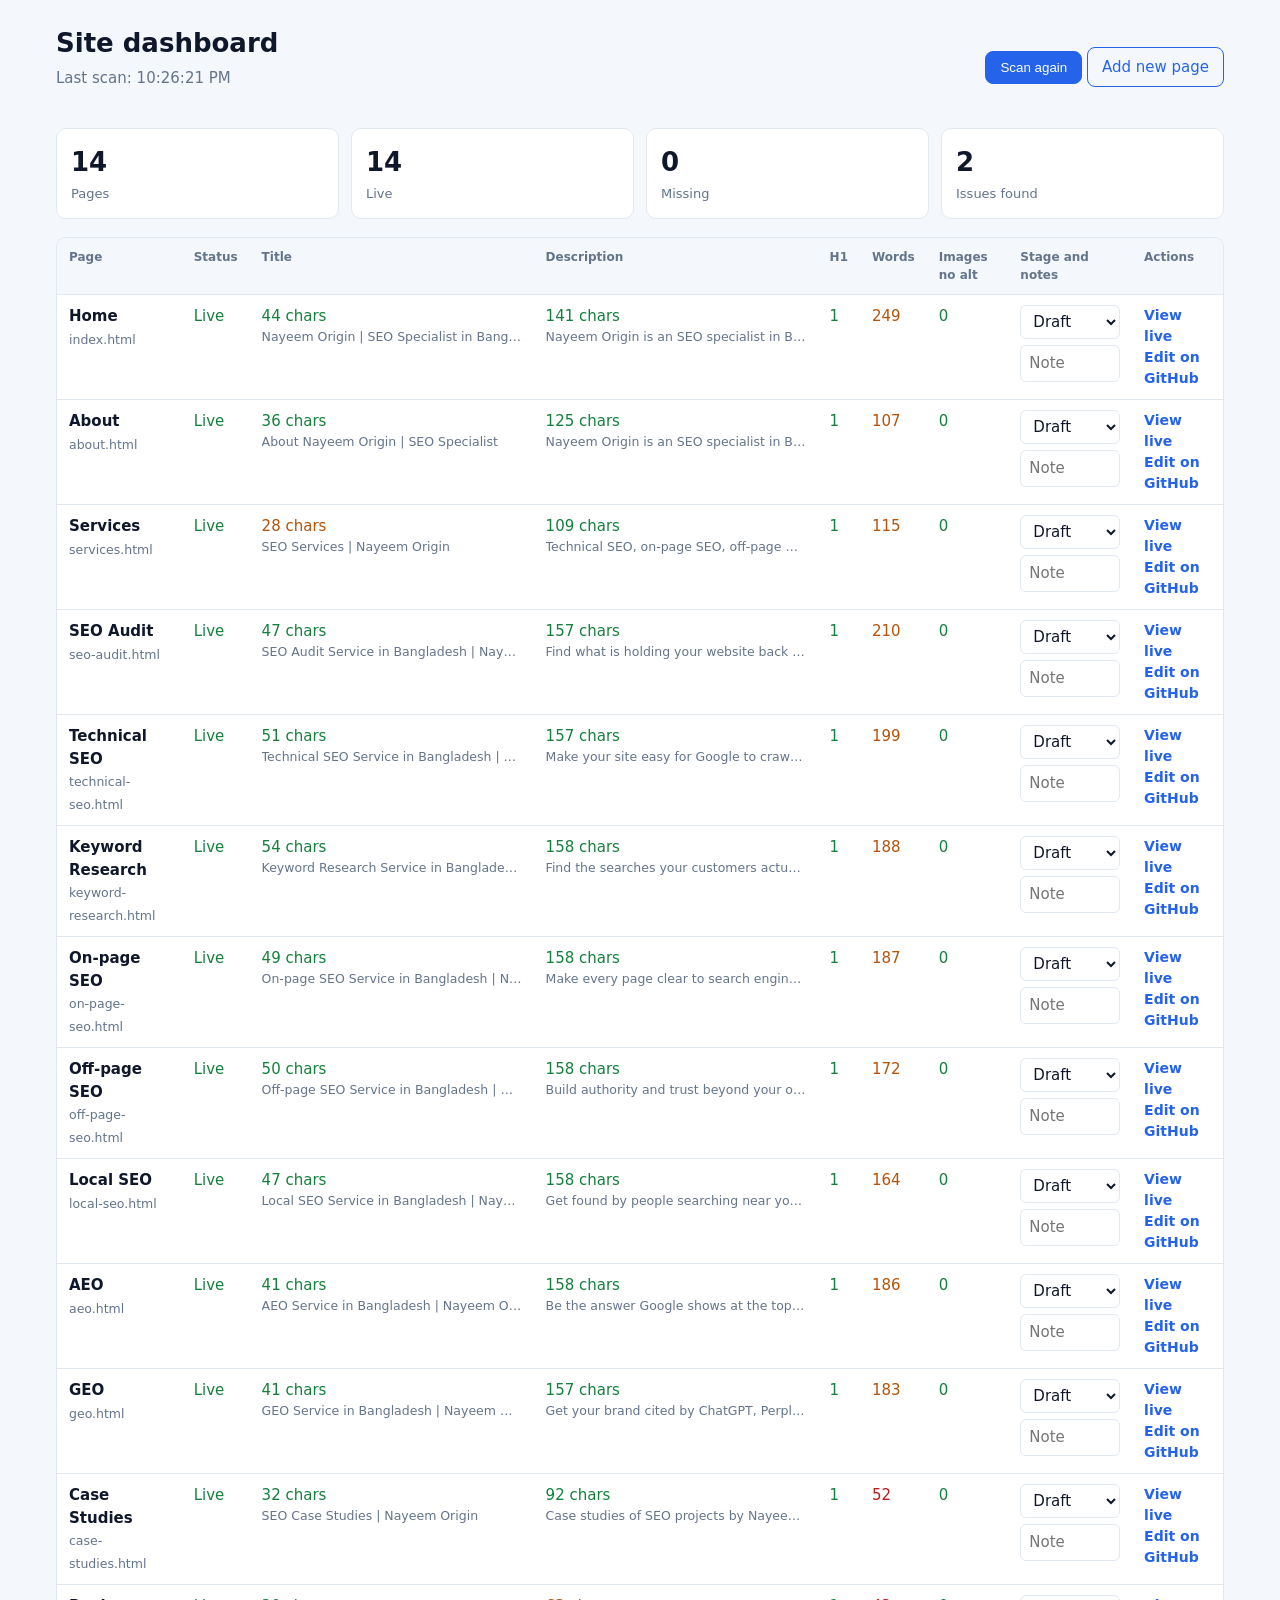
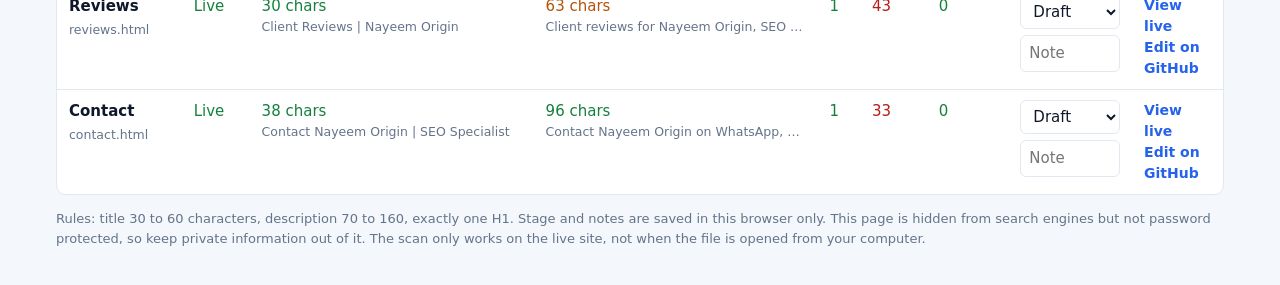
==== dashboard.html @ 7aab8786 "Add files via upload" ====
<!DOCTYPE html>
<html lang="en">
<head>
<meta charset="utf-8">
<meta name="viewport" content="width=device-width, initial-scale=1">
<meta name="robots" content="noindex, nofollow">
<title>Site Dashboard | Nayeem Origin</title>
<style>
:root{--bg:#f4f7fb;--card:#fff;--ink:#0f172a;--mut:#64748b;--line:#e2e8f0;--acc:#2563eb;--ok:#15803d;--warn:#b45309;--bad:#b91c1c}
@media (prefers-color-scheme:dark){:root{--bg:#0b1220;--card:#111a2e;--ink:#e5e7eb;--mut:#94a3b8;--line:#22304a;--acc:#60a5fa;--ok:#4ade80;--warn:#fbbf24;--bad:#f87171}}
*{box-sizing:border-box}
body{margin:0;background:var(--bg);color:var(--ink);font:15px/1.5 system-ui,-apple-system,"Segoe UI",Arial,sans-serif}
.wrap{max-width:1200px;margin:0 auto;padding:24px 16px}
h1{margin:0 0 4px;font-size:26px}
.sub{color:var(--mut);margin:0 0 20px}
.top{display:flex;flex-wrap:wrap;gap:10px;align-items:center;justify-content:space-between;margin-bottom:18px}
.btn{display:inline-block;padding:8px 14px;border-radius:8px;border:1px solid var(--acc);background:var(--acc);color:#fff;font:600 14px inherit;text-decoration:none;cursor:pointer}
.btn.alt{background:transparent;color:var(--acc)}
.sum{display:grid;grid-template-columns:repeat(auto-fit,minmax(150px,1fr));gap:12px;margin-bottom:18px}
.sum div{background:var(--card);border:1px solid var(--line);border-radius:10px;padding:14px}
.sum b{display:block;font-size:26px}
.sum span{color:var(--mut);font-size:13px}
.tw{background:var(--card);border:1px solid var(--line);border-radius:10px;overflow-x:auto}
table{border-collapse:collapse;width:100%;min-width:980px}
th,td{padding:10px 12px;text-align:left;border-bottom:1px solid var(--line);vertical-align:top}
th{font-size:12px;color:var(--mut);font-weight:600;background:var(--bg)}
tr:last-child td{border-bottom:0}
.pn b{display:block}.pn small{color:var(--mut)}
.ok{color:var(--ok)}.warn{color:var(--warn)}.bad{color:var(--bad)}
.cell small{display:block;color:var(--mut);max-width:260px;overflow:hidden;text-overflow:ellipsis;white-space:nowrap}
select,input[type=text]{width:100%;padding:6px 8px;border:1px solid var(--line);border-radius:6px;background:var(--card);color:var(--ink);font:inherit}
.acts a{display:block;color:var(--acc);text-decoration:none;font-weight:600;font-size:14px}
.acts a:hover{text-decoration:underline}
.note{color:var(--mut);font-size:13px;margin-top:14px}
</style>
</head>
<body>
<div class="wrap">
<div class="top">
<div><h1>Site dashboard</h1><p class="sub" id="sub">Scanning pages...</p></div>
<div><button class="btn" id="scan" type="button">Scan again</button> <a class="btn alt" id="newpage" target="_blank" rel="noopener">Add new page</a></div>
</div>
<div class="sum" id="sum"></div>
<div class="tw"><table>
<thead><tr><th>Page</th><th>Status</th><th>Title</th><th>Description</th><th>H1</th><th>Words</th><th>Images no alt</th><th>Stage and notes</th><th>Actions</th></tr></thead>
<tbody id="rows"></tbody>
</table></div>
<p class="note">Rules: title 30 to 60 characters, description 70 to 160, exactly one H1. Stage and notes are saved in this browser only. This page is hidden from search engines but not password protected, so keep private information out of it. The scan only works on the live site, not when the file is opened from your computer.</p>
</div>
<script>
// ---- Edit these if your repo changes ----
var USER = "hmjoy816-boop", REPO = "DJ-Nayeem", BRANCH = "main";
var PAGES = [
 ["index.html","Home"],["about.html","About"],["services.html","Services"],
 ["seo-audit.html","SEO Audit"],["technical-seo.html","Technical SEO"],["keyword-research.html","Keyword Research"],
 ["on-page-seo.html","On-page SEO"],["off-page-seo.html","Off-page SEO"],["local-seo.html","Local SEO"],
 ["aeo.html","AEO"],["geo.html","GEO"],["case-studies.html","Case Studies"],["reviews.html","Reviews"],["contact.html","Contact"]
];
var GH = "https://github.com/" + USER + "/" + REPO;
document.getElementById("newpage").href = GH + "/new/" + BRANCH;
var rows = document.getElementById("rows");

function store(k, v){ try { if (v === undefined) return localStorage.getItem(k) || ""; localStorage.setItem(k, v); } catch (e) { return ""; } }
function cls(ok, warn){ return ok ? "ok" : (warn ? "warn" : "bad"); }
function el(tag, text, c){ var e = document.createElement(tag); if (text !== undefined) e.textContent = text; if (c) e.className = c; return e; }

function metric(td, text, c, sub){
  td.className = "cell"; td.appendChild(el("span", text, c));
  if (sub) td.appendChild(el("small", sub));
}

async function scanPage(p, tr){
  var tds = tr.querySelectorAll("td"), r = {issues: 0, ok: false};
  tds.forEach(function(t, i){ if (i > 0 && i < 7) t.textContent = ""; });
  try {
    var res = await fetch(p[0] + "?t=" + Date.now(), {cache: "no-store"});
    if (!res.ok) throw new Error(res.status);
    var doc = new DOMParser().parseFromString(await res.text(), "text/html");
    var title = (doc.title || "").trim();
    var md = doc.querySelector('meta[name="description"]');
    var desc = md ? (md.getAttribute("content") || "").trim() : "";
    var h1 = doc.querySelectorAll("h1").length;
    var words = ((doc.querySelector("main") || doc.body).textContent.trim().match(/\S+/g) || []).length;
    var noalt = Array.prototype.filter.call(doc.images, function(i){ return !(i.getAttribute("alt") || "").trim(); }).length;
    var tOk = title.length >= 30 && title.length <= 60, dOk = desc.length >= 70 && desc.length <= 160;
    r.ok = true;
    metric(tds[1], "Live", "ok");
    metric(tds[2], title.length + " chars", cls(tOk, title.length > 0), title || "Missing title");
    metric(tds[3], desc.length + " chars", cls(dOk, desc.length > 0), desc || "Missing description");
    metric(tds[4], String(h1), cls(h1 === 1, h1 > 1));
    metric(tds[5], String(words), cls(words >= 250, words >= 100));
    metric(tds[6], String(noalt), cls(noalt === 0));
    r.issues = (tOk ? 0 : 1) + (dOk ? 0 : 1) + (h1 === 1 ? 0 : 1) + (noalt ? 1 : 0);
  } catch (e) {
    metric(tds[1], "Not found", "bad", "Upload " + p[0]);
    r.issues = 1;
  }
  return r;
}

function build(){
  PAGES.forEach(function(p){
    var tr = document.createElement("tr");
    var n = el("td"); n.className = "pn"; n.appendChild(el("b", p[1])); n.appendChild(el("small", p[0])); tr.appendChild(n);
    for (var i = 0; i < 6; i++) tr.appendChild(el("td", "..."));
    var sn = el("td"), sel = document.createElement("select");
    ["Draft", "Needs work", "Ready", "Published"].forEach(function(s){ var o = el("option", s); sel.appendChild(o); });
    sel.value = store("stage:" + p[0]) || "Draft";
    sel.onchange = function(){ store("stage:" + p[0], sel.value); };
    var note = document.createElement("input"); note.type = "text"; note.placeholder = "Note";
    note.value = store("note:" + p[0]); note.style.marginTop = "6px";
    note.oninput = function(){ store("note:" + p[0], note.value); };
    sn.appendChild(sel); sn.appendChild(note); tr.appendChild(sn);
    var ac = el("td"); ac.className = "acts";
    var v = el("a", "View live"); v.href = p[0]; v.target = "_blank"; v.rel = "noopener";
    var e = el("a", "Edit on GitHub"); e.href = GH + "/edit/" + BRANCH + "/" + p[0]; e.target = "_blank"; e.rel = "noopener";
    ac.appendChild(v); ac.appendChild(e); tr.appendChild(ac);
    tr._p = p; rows.appendChild(tr);
  });
}

async function scanAll(){
  document.getElementById("sub").textContent = "Scanning pages...";
  var live = 0, issues = 0, trs = rows.children;
  for (var i = 0; i < trs.length; i++){
    var r = await scanPage(trs[i]._p, trs[i]);
    if (r.ok) live++; issues += r.issues;
  }
  var sum = document.getElementById("sum"); sum.textContent = "";
  [["Pages", PAGES.length], ["Live", live], ["Missing", PAGES.length - live], ["Issues found", issues]].forEach(function(x){
    var d = el("div"); d.appendChild(el("b", String(x[1]))); d.appendChild(el("span", x[0])); sum.appendChild(d);
  });
  document.getElementById("sub").textContent = "Last scan: " + new Date().toLocaleTimeString();
}
build(); scanAll();
document.getElementById("scan").onclick = scanAll;
</script>
</body>
</html>
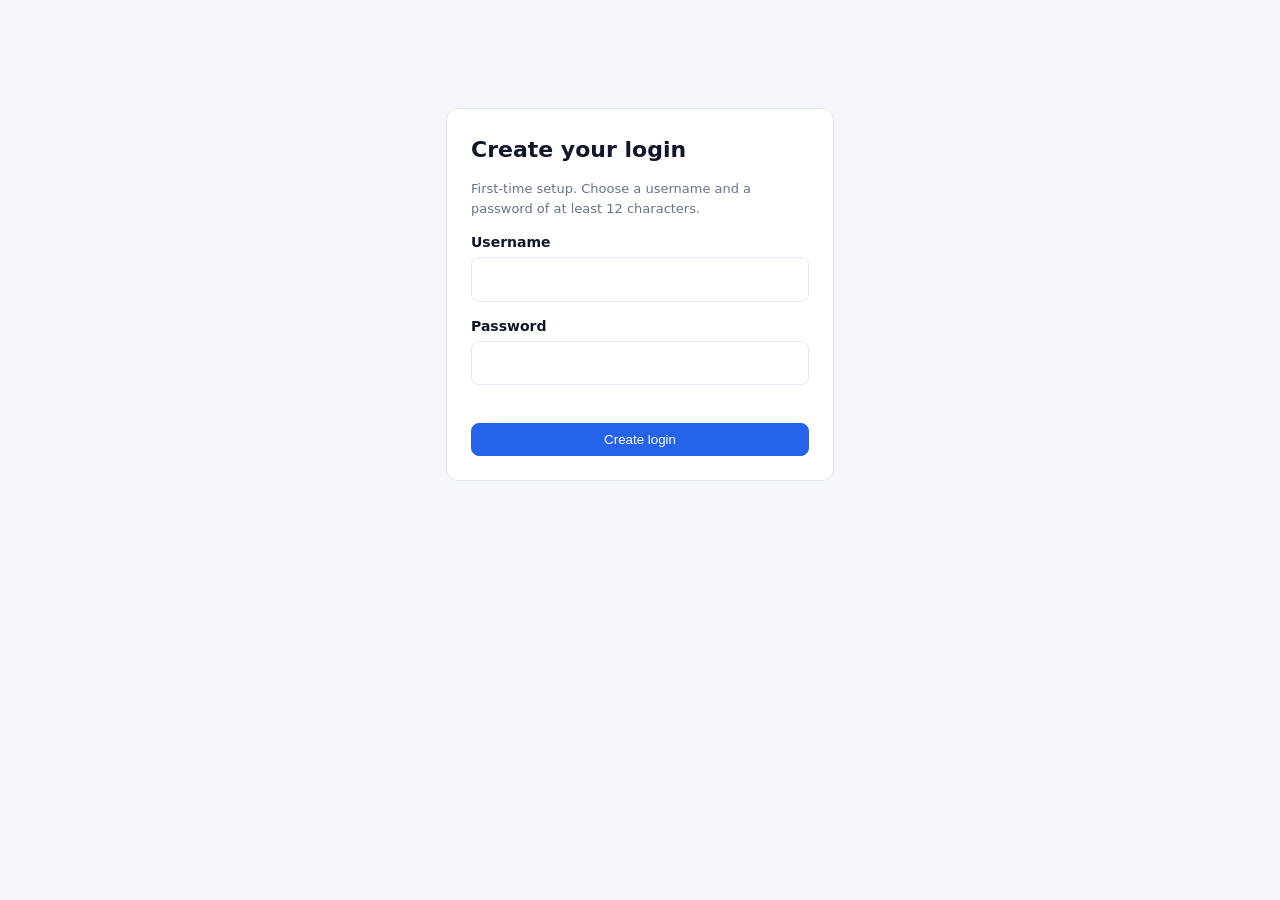
==== commit 1bb1a776: "Update dashboard.html" ====
--- a/dashboard.html
+++ b/dashboard.html
@@ -31,25 +31,46 @@
 select,input[type=text]{width:100%;padding:6px 8px;border:1px solid var(--line);border-radius:6px;background:var(--card);color:var(--ink);font:inherit}
 .acts a{display:block;color:var(--acc);text-decoration:none;font-weight:600;font-size:14px}
 .acts a:hover{text-decoration:underline}
+[hidden]{display:none!important}
+#login{max-width:420px;margin:12vh auto;padding:0 16px}
+#login .box{background:var(--card);border:1px solid var(--line);border-radius:12px;padding:24px}
+#login h1{font-size:22px}
+#login label{display:block;margin:14px 0 4px;font-weight:600;font-size:14px}
+#login input{width:100%;padding:10px;border:1px solid var(--line);border-radius:8px;background:var(--card);color:var(--ink);font:inherit}
+#login .btn{margin-top:18px;width:100%}
+#login p{color:var(--mut);font-size:13px}
+#msg{color:var(--bad);min-height:20px}
+#out{font:13px/1.4 ui-monospace,Consolas,monospace;background:var(--bg);border:1px solid var(--line);border-radius:8px;padding:10px;word-break:break-all;white-space:pre-wrap;user-select:all}
 .note{color:var(--mut);font-size:13px;margin-top:14px}
 </style>
 </head>
 <body>
-<div class="wrap">
+<div id="login"><div class="box">
+<h1 id="ltitle">Dashboard login</h1>
+<form id="lform" autocomplete="off">
+<label for="u">Username</label><input id="u" type="text" autocomplete="username" required>
+<label for="p">Password</label><input id="p" type="password" autocomplete="current-password" required minlength="8">
+<div id="msg" role="alert"></div>
+<button class="btn" id="lbtn" type="submit">Log in</button>
+</form>
+<div id="setup" hidden><p>Copy the line below, then in GitHub open dashboard.html, click the pencil icon, and replace the line that starts with <b>var CRED_HASH</b>. Commit the change and reload this page.</p><div id="out"></div></div>
+</div></div>
+<div id="app" hidden><div class="wrap">
 <div class="top">
 <div><h1>Site dashboard</h1><p class="sub" id="sub">Scanning pages...</p></div>
-<div><button class="btn" id="scan" type="button">Scan again</button> <a class="btn alt" id="newpage" target="_blank" rel="noopener">Add new page</a></div>
+<div><button class="btn" id="scan" type="button">Scan again</button> <button class="btn alt" id="logout" type="button">Log out</button> <a class="btn alt" id="newpage" target="_blank" rel="noopener">Add new page</a></div>
 </div>
 <div class="sum" id="sum"></div>
 <div class="tw"><table>
 <thead><tr><th>Page</th><th>Status</th><th>Title</th><th>Description</th><th>H1</th><th>Words</th><th>Images no alt</th><th>Stage and notes</th><th>Actions</th></tr></thead>
 <tbody id="rows"></tbody>
 </table></div>
-<p class="note">Rules: title 30 to 60 characters, description 70 to 160, exactly one H1. Stage and notes are saved in this browser only. This page is hidden from search engines but not password protected, so keep private information out of it. The scan only works on the live site, not when the file is opened from your computer.</p>
-</div>
+<p class="note">Rules: title 30 to 60 characters, description 70 to 160, exactly one H1. Stage and notes are saved in this browser only. The login is a basic lock that runs in your browser, so keep private information out of this page. The scan only works on the live site, not when the file is opened from your computer.</p>
+</div></div>
 <script>
 // ---- Edit these if your repo changes ----
-var USER = "hmjoy816-boop", REPO = "DJ-Nayeem", BRANCH = "main";
+var USER = "hmjoy816-boop", REPO = "DJ-nayeem-bro", BRANCH = "main";
+if (/\.github\.io$/.test(location.hostname)) { USER = location.hostname.split(".")[0]; var seg = location.pathname.split("/")[1]; if (seg && !/\.html$/.test(seg)) REPO = seg; }
 var PAGES = [
  ["index.html","Home"],["about.html","About"],["services.html","Services"],
  ["seo-audit.html","SEO Audit"],["technical-seo.html","Technical SEO"],["keyword-research.html","Keyword Research"],
@@ -132,8 +153,54 @@
   });
   document.getElementById("sub").textContent = "Last scan: " + new Date().toLocaleTimeString();
 }
-build(); scanAll();
 document.getElementById("scan").onclick = scanAll;
+
+// ---- Login (browser-side lock, see note below) ----
+// Leave empty on first use: the page will show a form that creates this line for you.
+var CRED_HASH = "";
+var SALT = "nayeem-origin-dashboard";
+async function hashLogin(u, p){
+  var enc = new TextEncoder();
+  var key = await crypto.subtle.importKey("raw", enc.encode(p), "PBKDF2", false, ["deriveBits"]);
+  var bits = await crypto.subtle.deriveBits({name: "PBKDF2", salt: enc.encode(SALT + ":" + u.trim().toLowerCase()), iterations: 200000, hash: "SHA-256"}, key, 256);
+  return Array.from(new Uint8Array(bits)).map(function(b){ return b.toString(16).padStart(2, "0"); }).join("");
+}
+function startApp(){
+  document.getElementById("login").hidden = true;
+  document.getElementById("app").hidden = false;
+  build(); scanAll();
+}
+document.getElementById("logout").onclick = function(){ try { sessionStorage.removeItem("dash_ok"); } catch (e) {} location.reload(); };
+var fails = 0, msg = document.getElementById("msg"), lform = document.getElementById("lform");
+if (!CRED_HASH) {
+  document.getElementById("ltitle").textContent = "Create your login";
+  document.getElementById("lbtn").textContent = "Create login";
+  document.getElementById("p").autocomplete = "new-password";
+  document.getElementById("p").minLength = 12;
+  msg.textContent = "";
+  lform.insertAdjacentHTML("afterbegin", "<p>First-time setup. Choose a username and a password of at least 12 characters.</p>");
+}
+var saved = ""; try { saved = sessionStorage.getItem("dash_ok") || ""; } catch (e) {}
+if (CRED_HASH && saved === CRED_HASH) startApp();
+lform.onsubmit = async function(ev){
+  ev.preventDefault();
+  var u = document.getElementById("u").value, p = document.getElementById("p").value;
+  var btn = document.getElementById("lbtn"); btn.disabled = true; msg.textContent = "";
+  try {
+    var h = await hashLogin(u, p);
+    if (!CRED_HASH) {
+      lform.hidden = true; document.getElementById("setup").hidden = false;
+      document.getElementById("out").textContent = 'var CRED_HASH = "' + h + '";';
+    } else if (h === CRED_HASH) {
+      try { sessionStorage.setItem("dash_ok", h); } catch (e) {}
+      startApp();
+    } else {
+      fails++; msg.textContent = "Wrong username or password.";
+      await new Promise(function(r){ setTimeout(r, Math.min(fails * 1500, 10000)); });
+    }
+  } catch (e) { msg.textContent = "Login needs a secure (https) page."; }
+  btn.disabled = false;
+};
 </script>
 </body>
 </html>
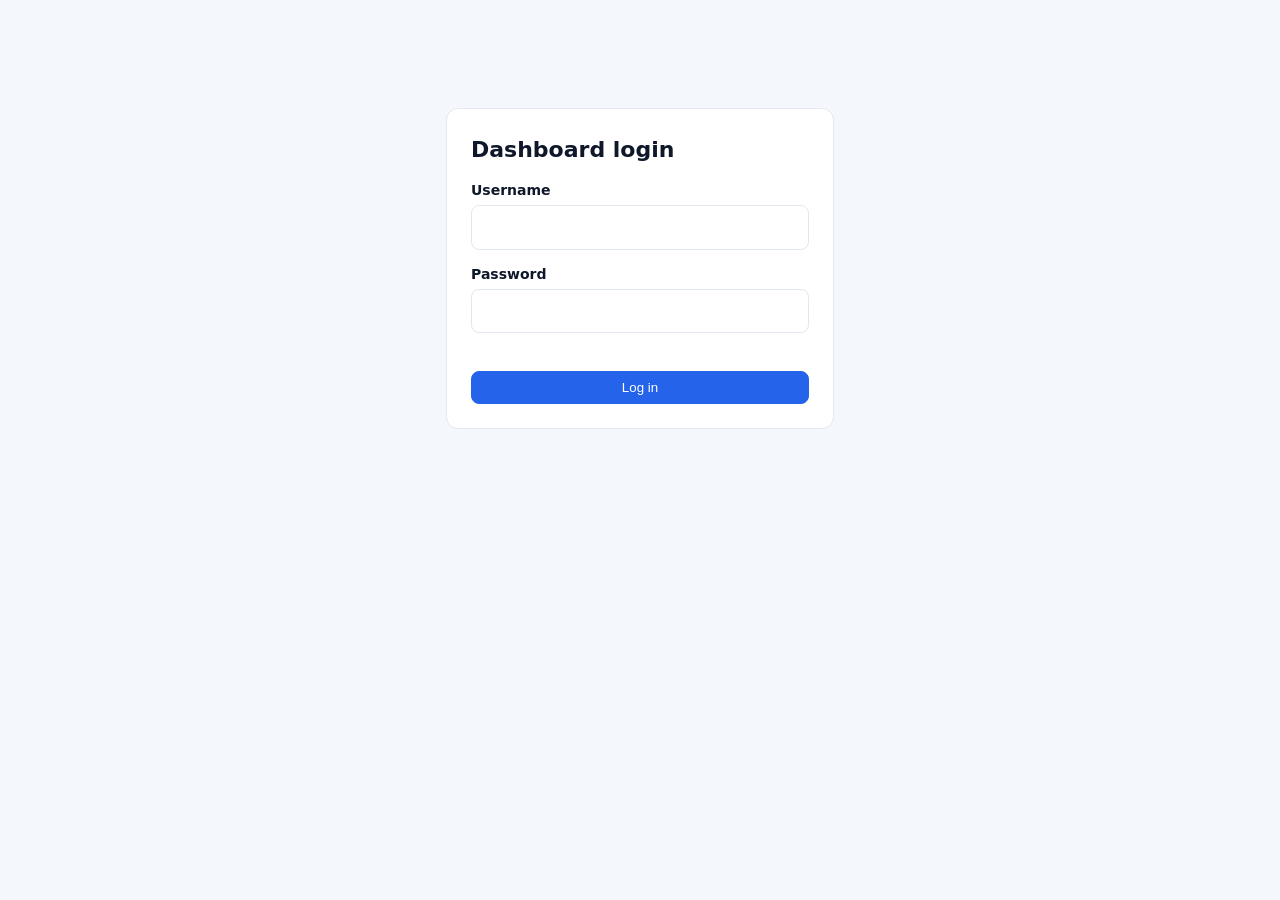
==== commit 58a5274a: "Update dashboard.html" ====
--- a/dashboard.html
+++ b/dashboard.html
@@ -157,7 +157,7 @@
 
 // ---- Login (browser-side lock, see note below) ----
 // Leave empty on first use: the page will show a form that creates this line for you.
-var CRED_HASH = "";
+var CRED_HASH = "b3f330c7262e060062dcf0e826293e5e775b6bf57643cd4678891839a54c7fc5";
 var SALT = "nayeem-origin-dashboard";
 async function hashLogin(u, p){
   var enc = new TextEncoder();
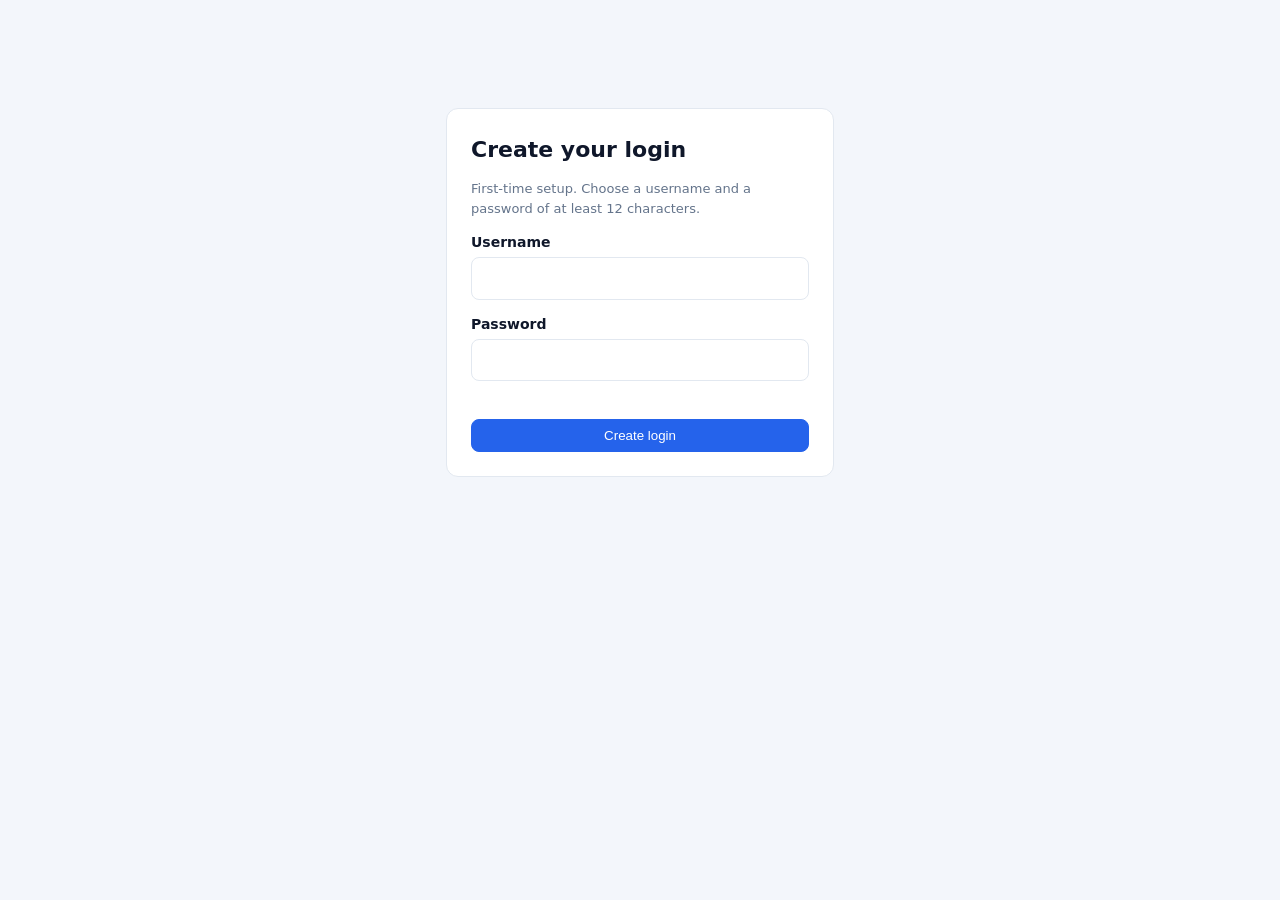
==== commit edeb3480: "Update dashboard.html" ====
--- a/dashboard.html
+++ b/dashboard.html
@@ -6,42 +6,61 @@
 <meta name="robots" content="noindex, nofollow">
 <title>Site Dashboard | Nayeem Origin</title>
 <style>
-:root{--bg:#f4f7fb;--card:#fff;--ink:#0f172a;--mut:#64748b;--line:#e2e8f0;--acc:#2563eb;--ok:#15803d;--warn:#b45309;--bad:#b91c1c}
-@media (prefers-color-scheme:dark){:root{--bg:#0b1220;--card:#111a2e;--ink:#e5e7eb;--mut:#94a3b8;--line:#22304a;--acc:#60a5fa;--ok:#4ade80;--warn:#fbbf24;--bad:#f87171}}
+:root{--bg:#f3f6fb;--card:#fff;--ink:#0f172a;--mut:#64748b;--line:#e2e8f0;--acc:#2563eb;--ok:#15803d;--warn:#b45309;--bad:#b91c1c;--okb:#dcfce7;--warnb:#fef3c7;--badb:#fee2e2}
+@media (prefers-color-scheme:dark){:root{--bg:#0b1220;--card:#111a2e;--ink:#e5e7eb;--mut:#94a3b8;--line:#22304a;--acc:#60a5fa;--ok:#4ade80;--warn:#fbbf24;--bad:#f87171;--okb:#12351f;--warnb:#3a2c0c;--badb:#3d1414}}
 *{box-sizing:border-box}
+[hidden]{display:none!important}
 body{margin:0;background:var(--bg);color:var(--ink);font:15px/1.5 system-ui,-apple-system,"Segoe UI",Arial,sans-serif}
-.wrap{max-width:1200px;margin:0 auto;padding:24px 16px}
-h1{margin:0 0 4px;font-size:26px}
-.sub{color:var(--mut);margin:0 0 20px}
-.top{display:flex;flex-wrap:wrap;gap:10px;align-items:center;justify-content:space-between;margin-bottom:18px}
+.wrap{max-width:1180px;margin:0 auto;padding:0 18px}
+.bar{background:var(--card);border-bottom:1px solid var(--line);position:sticky;top:0;z-index:20}
+.bw{display:flex;flex-wrap:wrap;gap:10px;align-items:center;justify-content:space-between;padding-top:14px;padding-bottom:14px}
+.brand{font-size:19px}.sub{display:block;color:var(--mut);font-size:13px}
 .btn{display:inline-block;padding:8px 14px;border-radius:8px;border:1px solid var(--acc);background:var(--acc);color:#fff;font:600 14px inherit;text-decoration:none;cursor:pointer}
-.btn.alt{background:transparent;color:var(--acc)}
-.sum{display:grid;grid-template-columns:repeat(auto-fit,minmax(150px,1fr));gap:12px;margin-bottom:18px}
-.sum div{background:var(--card);border:1px solid var(--line);border-radius:10px;padding:14px}
-.sum b{display:block;font-size:26px}
-.sum span{color:var(--mut);font-size:13px}
-.tw{background:var(--card);border:1px solid var(--line);border-radius:10px;overflow-x:auto}
-table{border-collapse:collapse;width:100%;min-width:980px}
-th,td{padding:10px 12px;text-align:left;border-bottom:1px solid var(--line);vertical-align:top}
+.btn.alt{background:transparent;color:var(--acc)}.btn:disabled{opacity:.6}
+main{padding-top:20px;padding-bottom:40px}
+.sum{display:grid;grid-template-columns:repeat(auto-fit,minmax(160px,1fr));gap:12px;margin-bottom:18px}
+.sum div{background:var(--card);border:1px solid var(--line);border-radius:12px;padding:14px 16px}
+.sum b{display:block;font-size:28px;line-height:1.2}.sum span{color:var(--mut);font-size:13px}
+.tools{display:flex;gap:10px;margin-bottom:12px}
+.tools input{flex:1}
+input,select,textarea{padding:9px 10px;border:1px solid var(--line);border-radius:8px;background:var(--card);color:var(--ink);font:inherit;width:100%}
+.tools select{width:auto}
+.tw{background:var(--card);border:1px solid var(--line);border-radius:12px;overflow-x:auto}
+table{border-collapse:collapse;width:100%;min-width:760px}
+th,td{padding:12px;text-align:left;border-bottom:1px solid var(--line);vertical-align:middle}
 th{font-size:12px;color:var(--mut);font-weight:600;background:var(--bg)}
 tr:last-child td{border-bottom:0}
-.pn b{display:block}.pn small{color:var(--mut)}
+tbody tr{cursor:pointer}tbody tr:hover{background:var(--bg)}
+.pn b{display:block}.pn small,.mut{color:var(--mut);font-size:13px}
+.pill{display:inline-block;padding:2px 10px;border-radius:999px;font-size:12px;font-weight:600}
+.pill.ok{background:var(--okb);color:var(--ok)}.pill.warn{background:var(--warnb);color:var(--warn)}.pill.bad{background:var(--badb);color:var(--bad)}.pill.n{background:var(--bg);color:var(--mut)}
 .ok{color:var(--ok)}.warn{color:var(--warn)}.bad{color:var(--bad)}
-.cell small{display:block;color:var(--mut);max-width:260px;overflow:hidden;text-overflow:ellipsis;white-space:nowrap}
-select,input[type=text]{width:100%;padding:6px 8px;border:1px solid var(--line);border-radius:6px;background:var(--card);color:var(--ink);font:inherit}
-.acts a{display:block;color:var(--acc);text-decoration:none;font-weight:600;font-size:14px}
-.acts a:hover{text-decoration:underline}
-[hidden]{display:none!important}
+.note{color:var(--mut);font-size:13px;margin-top:14px}
+#ov{position:fixed;inset:0;background:rgba(15,23,42,.45);z-index:40}
+#dr{position:fixed;top:0;right:0;bottom:0;width:min(560px,100%);background:var(--bg);z-index:50;overflow-y:auto;box-shadow:-10px 0 30px rgba(0,0,0,.2)}
+.dh{position:sticky;top:0;background:var(--card);border-bottom:1px solid var(--line);padding:14px 18px;display:flex;justify-content:space-between;gap:10px;align-items:start}
+.dh h2{margin:0;font-size:20px}.dh a{color:var(--acc);font-weight:600;font-size:14px;margin-right:12px;text-decoration:none}
+.x{background:none;border:0;font-size:24px;color:var(--mut);cursor:pointer;line-height:1}
+.sec{background:var(--card);border:1px solid var(--line);border-radius:12px;margin:14px 18px;padding:16px}
+.sec h3{margin:0 0 10px;font-size:15px}
+.serp{font-family:Arial,sans-serif}.serp .t{color:#1a0dab;font-size:19px;line-height:1.25}.serp .u{color:#188038;font-size:13px}.serp .d{color:#4d5156;font-size:14px}
+@media (prefers-color-scheme:dark){.serp .t{color:#8ab4f8}.serp .u{color:#81c995}.serp .d{color:#bdc1c6}}
+.ck{display:flex;gap:8px;padding:5px 0;border-bottom:1px solid var(--line);font-size:14px}.ck:last-child{border:0}.ck i{font-style:normal;width:18px;font-weight:700}
+.hl div{font-size:13px;padding:1px 0}.hl .h2{margin-left:14px}.hl .h3{margin-left:28px}
+label.l{display:block;font-weight:600;font-size:13px;margin:10px 0 4px}
+.cnt{float:right;font-weight:400}
+.msg{margin-top:8px;font-size:14px}
+textarea.src{font:12px/1.4 ui-monospace,Consolas,monospace;min-height:260px;white-space:pre}
+.todo label{display:block;padding:3px 0}.todo input{width:auto;margin-right:8px}
+.row2{display:grid;grid-template-columns:1fr 1fr;gap:10px}
 #login{max-width:420px;margin:12vh auto;padding:0 16px}
 #login .box{background:var(--card);border:1px solid var(--line);border-radius:12px;padding:24px}
-#login h1{font-size:22px}
+#login h1{font-size:22px;margin:0 0 4px}
 #login label{display:block;margin:14px 0 4px;font-weight:600;font-size:14px}
-#login input{width:100%;padding:10px;border:1px solid var(--line);border-radius:8px;background:var(--card);color:var(--ink);font:inherit}
 #login .btn{margin-top:18px;width:100%}
 #login p{color:var(--mut);font-size:13px}
 #msg{color:var(--bad);min-height:20px}
 #out{font:13px/1.4 ui-monospace,Consolas,monospace;background:var(--bg);border:1px solid var(--line);border-radius:8px;padding:10px;word-break:break-all;white-space:pre-wrap;user-select:all}
-.note{color:var(--mut);font-size:13px;margin-top:14px}
 </style>
 </head>
 <body>
@@ -55,20 +74,23 @@
 </form>
 <div id="setup" hidden><p>Copy the line below, then in GitHub open dashboard.html, click the pencil icon, and replace the line that starts with <b>var CRED_HASH</b>. Commit the change and reload this page.</p><div id="out"></div></div>
 </div></div>
-<div id="app" hidden><div class="wrap">
-<div class="top">
-<div><h1>Site dashboard</h1><p class="sub" id="sub">Scanning pages...</p></div>
-<div><button class="btn" id="scan" type="button">Scan again</button> <button class="btn alt" id="logout" type="button">Log out</button> <a class="btn alt" id="newpage" target="_blank" rel="noopener">Add new page</a></div>
-</div>
+
+<div id="app" hidden>
+<header class="bar"><div class="wrap bw">
+<div><b class="brand">Nayeem Origin dashboard</b><span class="sub" id="sub">Scanning pages...</span></div>
+<div><button class="btn" id="scan" type="button">Rescan all</button> <a class="btn alt" id="newpage" target="_blank" rel="noopener">New page</a> <button class="btn alt" id="logout" type="button">Log out</button></div>
+</div></header>
+<main class="wrap">
 <div class="sum" id="sum"></div>
+<div class="tools"><input id="q" type="search" placeholder="Search pages"><select id="flt"><option value="all">All pages</option><option value="issues">Needs attention</option><option value="missing">Missing</option></select></div>
 <div class="tw"><table>
-<thead><tr><th>Page</th><th>Status</th><th>Title</th><th>Description</th><th>H1</th><th>Words</th><th>Images no alt</th><th>Stage and notes</th><th>Actions</th></tr></thead>
-<tbody id="rows"></tbody>
-</table></div>
-<p class="note">Rules: title 30 to 60 characters, description 70 to 160, exactly one H1. Stage and notes are saved in this browser only. The login is a basic lock that runs in your browser, so keep private information out of this page. The scan only works on the live site, not when the file is opened from your computer.</p>
-</div></div>
+<thead><tr><th>Page</th><th>Status</th><th>Score</th><th>Title</th><th>Description</th><th>Words</th><th>Stage</th></tr></thead>
+<tbody id="rows"></tbody></table></div>
+<p class="note">Click any page to see its details and edit it. Score = share of SEO checks passed. Stage, priority, notes and checklists are saved in this browser only. The login is a basic lock that runs in your browser, so keep private information out of this page. Scanning only works on the live site.</p>
+</main></div>
+<div id="ov" hidden></div><aside id="dr" hidden></aside>
+
 <script>
-// ---- Edit these if your repo changes ----
 var USER = "hmjoy816-boop", REPO = "DJ-nayeem-bro", BRANCH = "main";
 if (/\.github\.io$/.test(location.hostname)) { USER = location.hostname.split(".")[0]; var seg = location.pathname.split("/")[1]; if (seg && !/\.html$/.test(seg)) REPO = seg; }
 var PAGES = [
@@ -77,87 +99,181 @@
  ["on-page-seo.html","On-page SEO"],["off-page-seo.html","Off-page SEO"],["local-seo.html","Local SEO"],
  ["aeo.html","AEO"],["geo.html","GEO"],["case-studies.html","Case Studies"],["reviews.html","Reviews"],["contact.html","Contact"]
 ];
-var GH = "https://github.com/" + USER + "/" + REPO;
-document.getElementById("newpage").href = GH + "/new/" + BRANCH;
-var rows = document.getElementById("rows");
+var GH = "https://github.com/" + USER + "/" + REPO, D = {}, ROW = {}, $ = function(i){ return document.getElementById(i); };
+$("newpage").href = GH + "/new/" + BRANCH;
 
 function store(k, v){ try { if (v === undefined) return localStorage.getItem(k) || ""; localStorage.setItem(k, v); } catch (e) { return ""; } }
-function cls(ok, warn){ return ok ? "ok" : (warn ? "warn" : "bad"); }
-function el(tag, text, c){ var e = document.createElement(tag); if (text !== undefined) e.textContent = text; if (c) e.className = c; return e; }
-
-function metric(td, text, c, sub){
-  td.className = "cell"; td.appendChild(el("span", text, c));
-  if (sub) td.appendChild(el("small", sub));
-}
-
-async function scanPage(p, tr){
-  var tds = tr.querySelectorAll("td"), r = {issues: 0, ok: false};
-  tds.forEach(function(t, i){ if (i > 0 && i < 7) t.textContent = ""; });
+function esc(s){ return String(s).replace(/[&<>"]/g, function(c){ return {"&":"&amp;","<":"&lt;",">":"&gt;",'"':"&quot;"}[c]; }); }
+function pill(c, t){ return '<span class="pill ' + c + '">' + esc(t) + '</span>'; }
+function plan(f){ try { return JSON.parse(store("plan:" + f) || "{}"); } catch (e) { return {}; } }
+function savePlan(f, p){ store("plan:" + f, JSON.stringify(p)); }
+function rng(n, a, b){ return n >= a && n <= b ? "ok" : (n > 0 ? "warn" : "bad"); }
+
+async function scanPage(f){
   try {
-    var res = await fetch(p[0] + "?t=" + Date.now(), {cache: "no-store"});
-    if (!res.ok) throw new Error(res.status);
-    var doc = new DOMParser().parseFromString(await res.text(), "text/html");
-    var title = (doc.title || "").trim();
-    var md = doc.querySelector('meta[name="description"]');
+    var res = await fetch(f + "?t=" + Date.now(), {cache: "no-store"});
+    if (!res.ok) throw 0;
+    var doc = new DOMParser().parseFromString(await res.text(), "text/html"), m = doc.querySelector("main") || doc.body;
+    var title = (doc.title || "").trim(), md = doc.querySelector('meta[name="description"]');
     var desc = md ? (md.getAttribute("content") || "").trim() : "";
-    var h1 = doc.querySelectorAll("h1").length;
-    var words = ((doc.querySelector("main") || doc.body).textContent.trim().match(/\S+/g) || []).length;
+    var h1 = doc.querySelectorAll("h1").length, words = (m.textContent.trim().match(/\S+/g) || []).length;
     var noalt = Array.prototype.filter.call(doc.images, function(i){ return !(i.getAttribute("alt") || "").trim(); }).length;
-    var tOk = title.length >= 30 && title.length <= 60, dOk = desc.length >= 70 && desc.length <= 160;
-    r.ok = true;
-    metric(tds[1], "Live", "ok");
-    metric(tds[2], title.length + " chars", cls(tOk, title.length > 0), title || "Missing title");
-    metric(tds[3], desc.length + " chars", cls(dOk, desc.length > 0), desc || "Missing description");
-    metric(tds[4], String(h1), cls(h1 === 1, h1 > 1));
-    metric(tds[5], String(words), cls(words >= 250, words >= 100));
-    metric(tds[6], String(noalt), cls(noalt === 0));
-    r.issues = (tOk ? 0 : 1) + (dOk ? 0 : 1) + (h1 === 1 ? 0 : 1) + (noalt ? 1 : 0);
-  } catch (e) {
-    metric(tds[1], "Not found", "bad", "Upload " + p[0]);
-    r.issues = 1;
+    var og = !!(doc.querySelector('meta[property="og:title"]') && doc.querySelector('meta[property="og:description"]'));
+    var links = Array.prototype.map.call(doc.querySelectorAll("a[href]"), function(a){ return a.getAttribute("href"); });
+    var ext = links.filter(function(h){ return /^https?:/.test(h); }).length, inn = links.filter(function(h){ return !/^(https?:|mailto:|tel:|#)/.test(h); }).length;
+    var heads = Array.prototype.map.call(m.querySelectorAll("h1,h2,h3"), function(h){ return [h.tagName.toLowerCase(), h.textContent.trim()]; }).slice(0, 30);
+    var ck = [
+      ["Title is 30 to 60 characters (" + title.length + ")", rng(title.length, 30, 60), 1],
+      ["Description is 70 to 160 characters (" + desc.length + ")", rng(desc.length, 70, 160), 1],
+      ["Exactly one H1 (found " + h1 + ")", h1 === 1 ? "ok" : (h1 > 1 ? "warn" : "bad"), 1],
+      ["All images have alt text (" + noalt + " missing)", noalt ? "bad" : "ok", 1],
+      ["Social (Open Graph) tags present", og ? "ok" : "bad", 1],
+      ["At least 3 internal links (" + inn + ")", inn >= 3 ? "ok" : "warn", 1],
+      ["250+ words of content (" + words + ")", words >= 250 ? "ok" : "warn", 0]
+    ];
+    var pts = ck.reduce(function(a, c){ return a + (c[1] === "ok" ? 1 : c[1] === "warn" ? .5 : 0); }, 0);
+    D[f] = {ok: true, title: title, desc: desc, words: words, ck: ck, heads: heads, ext: ext, inn: inn,
+      score: Math.round(pts / ck.length * 100), issues: ck.filter(function(c){ return c[2] && c[1] !== "ok"; }).length};
+  } catch (e) { D[f] = {ok: false, issues: 1}; }
+  renderRow(f);
+}
+
+function renderRow(f){
+  var d = D[f], c = ROW[f].children, p = plan(f);
+  if (!d) return;
+  if (!d.ok) { c[1].innerHTML = pill("bad", "Not found"); c[2].textContent = c[3].textContent = c[4].textContent = c[5].textContent = "-"; }
+  else {
+    c[1].innerHTML = pill("ok", "Live");
+    c[2].innerHTML = pill(d.score >= 80 ? "ok" : d.score >= 50 ? "warn" : "bad", d.score + "%");
+    c[3].innerHTML = '<span class="' + rng(d.title.length, 30, 60) + '">' + d.title.length + '</span>';
+    c[4].innerHTML = '<span class="' + rng(d.desc.length, 70, 160) + '">' + d.desc.length + '</span>';
+    c[5].textContent = d.words;
   }
-  return r;
+  c[6].innerHTML = pill("n", p.stage || "Draft");
+  filt();
+}
+
+function filt(){
+  var q = $("q").value.toLowerCase(), m = $("flt").value;
+  PAGES.forEach(function(p){
+    var d = D[p[0]], show = (p[1] + p[0]).toLowerCase().indexOf(q) > -1;
+    if (m === "issues") show = show && d && d.ok && d.issues > 0;
+    if (m === "missing") show = show && d && !d.ok;
+    ROW[p[0]].hidden = !show;
+  });
 }
 
 function build(){
   PAGES.forEach(function(p){
     var tr = document.createElement("tr");
-    var n = el("td"); n.className = "pn"; n.appendChild(el("b", p[1])); n.appendChild(el("small", p[0])); tr.appendChild(n);
-    for (var i = 0; i < 6; i++) tr.appendChild(el("td", "..."));
-    var sn = el("td"), sel = document.createElement("select");
-    ["Draft", "Needs work", "Ready", "Published"].forEach(function(s){ var o = el("option", s); sel.appendChild(o); });
-    sel.value = store("stage:" + p[0]) || "Draft";
-    sel.onchange = function(){ store("stage:" + p[0], sel.value); };
-    var note = document.createElement("input"); note.type = "text"; note.placeholder = "Note";
-    note.value = store("note:" + p[0]); note.style.marginTop = "6px";
-    note.oninput = function(){ store("note:" + p[0], note.value); };
-    sn.appendChild(sel); sn.appendChild(note); tr.appendChild(sn);
-    var ac = el("td"); ac.className = "acts";
-    var v = el("a", "View live"); v.href = p[0]; v.target = "_blank"; v.rel = "noopener";
-    var e = el("a", "Edit on GitHub"); e.href = GH + "/edit/" + BRANCH + "/" + p[0]; e.target = "_blank"; e.rel = "noopener";
-    ac.appendChild(v); ac.appendChild(e); tr.appendChild(ac);
-    tr._p = p; rows.appendChild(tr);
+    tr.innerHTML = '<td class="pn"><b>' + esc(p[1]) + '</b><small>' + esc(p[0]) + '</small></td><td>...</td><td></td><td></td><td></td><td></td><td></td>';
+    tr.onclick = function(){ openDrawer(p); };
+    ROW[p[0]] = tr; $("rows").appendChild(tr);
   });
+  $("q").oninput = $("flt").onchange = filt;
 }
 
 async function scanAll(){
-  document.getElementById("sub").textContent = "Scanning pages...";
-  var live = 0, issues = 0, trs = rows.children;
-  for (var i = 0; i < trs.length; i++){
-    var r = await scanPage(trs[i]._p, trs[i]);
-    if (r.ok) live++; issues += r.issues;
+  $("sub").textContent = "Scanning pages...";
+  for (var i = 0; i < PAGES.length; i++) await scanPage(PAGES[i][0]);
+  var ds = PAGES.map(function(p){ return D[p[0]]; }), live = ds.filter(function(d){ return d.ok; });
+  var avg = live.length ? Math.round(live.reduce(function(a, d){ return a + d.score; }, 0) / live.length) : 0;
+  var issues = ds.reduce(function(a, d){ return a + d.issues; }, 0);
+  $("sum").innerHTML = [["Pages", PAGES.length], ["Live", live.length], ["Average score", avg + "%"], ["Issues found", issues]].map(function(x){ return "<div><b>" + x[1] + "</b><span>" + x[0] + "</span></div>"; }).join("");
+  $("sub").textContent = "Last scan: " + new Date().toLocaleTimeString();
+}
+
+// ---- GitHub saving (needs a token the user pastes; kept for this tab only) ----
+function tok(){ try { return sessionStorage.getItem("gh_token") || ""; } catch (e) { return ""; } }
+function gh(path, o){
+  o = o || {};
+  var h = {Authorization: "Bearer " + tok(), Accept: "application/vnd.github+json"};
+  if (o.body) h["Content-Type"] = "application/json";
+  return fetch("https://api.github.com/repos/" + USER + "/" + REPO + "/contents/" + path, {method: o.method || "GET", headers: h, body: o.body});
+}
+function ghErr(r){ return new Error(r.status === 401 ? "Token rejected. Check it and reconnect." : r.status === 403 || r.status === 404 ? "No access. The token needs Contents read and write on this repo." : r.status === 409 || r.status === 422 ? "The file changed on GitHub. Reload the page source and try again." : "GitHub error " + r.status); }
+async function ghGet(f){
+  var r = await gh(f + "?ref=" + BRANCH); if (!r.ok) throw ghErr(r);
+  var j = await r.json(), bin = atob(j.content.replace(/\n/g, ""));
+  return {sha: j.sha, text: new TextDecoder().decode(Uint8Array.from(bin, function(c){ return c.charCodeAt(0); }))};
+}
+async function ghPut(f, text, sha, msg){
+  var b = new TextEncoder().encode(text), s = "";
+  for (var i = 0; i < b.length; i += 8192) s += String.fromCharCode.apply(null, b.subarray(i, i + 8192));
+  var r = await gh(f, {method: "PUT", body: JSON.stringify({message: msg, content: btoa(s), sha: sha, branch: BRANCH})});
+  if (!r.ok) throw ghErr(r);
+}
+function say(id, t, c){ var e = $(id); e.className = "msg " + (c || ""); e.textContent = t; }
+
+function openDrawer(p){
+  var f = p[0], d = D[f] || {ok: false}, pl = plan(f), dr = $("dr"), url = location.origin + location.pathname.replace(/[^\/]*$/, "") + f;
+  var h = '<div class="dh"><div><h2>' + esc(p[1]) + '</h2><span class="mut">' + esc(f) + '</span><div style="margin-top:6px"><a href="' + f + '" target="_blank" rel="noopener">View live</a><a href="' + GH + "/edit/" + BRANCH + "/" + f + '" target="_blank" rel="noopener">Edit on GitHub</a></div></div><button class="x" id="cl" aria-label="Close">&times;</button></div>';
+  if (!d.ok) h += '<div class="sec"><h3>Page not found</h3><p>This file is not live yet. Upload ' + esc(f) + ' to your repo.</p></div>';
+  else {
+    h += '<div class="sec"><h3>Search preview</h3><div class="serp"><div class="u">' + esc(url) + '</div><div class="t">' + esc(d.title.slice(0, 60)) + '</div><div class="d">' + esc(d.desc.slice(0, 160)) + '</div></div></div>';
+    h += '<div class="sec"><h3>SEO checks &middot; ' + d.score + '%</h3>' + d.ck.map(function(c){ return '<div class="ck"><i class="' + c[1] + '">' + (c[1] === "ok" ? "&#10003;" : c[1] === "warn" ? "!" : "&#10007;") + '</i><span>' + esc(c[0]) + '</span></div>'; }).join("") + '<p class="mut" style="margin:8px 0 0">' + d.inn + ' internal and ' + d.ext + ' external links</p></div>';
+    h += '<div class="sec hl"><h3>Headings</h3>' + (d.heads.map(function(x){ return '<div class="' + x[0] + '">' + x[0].toUpperCase() + " &middot; " + esc(x[1]) + "</div>"; }).join("") || "None") + '</div>';
   }
-  var sum = document.getElementById("sum"); sum.textContent = "";
-  [["Pages", PAGES.length], ["Live", live], ["Missing", PAGES.length - live], ["Issues found", issues]].forEach(function(x){
-    var d = el("div"); d.appendChild(el("b", String(x[1]))); d.appendChild(el("span", x[0])); sum.appendChild(d);
-  });
-  document.getElementById("sub").textContent = "Last scan: " + new Date().toLocaleTimeString();
-}
-document.getElementById("scan").onclick = scanAll;
-
-// ---- Login (browser-side lock, see note below) ----
-// Leave empty on first use: the page will show a form that creates this line for you.
-var CRED_HASH = "b3f330c7262e060062dcf0e826293e5e775b6bf57643cd4678891839a54c7fc5";
+  h += '<div class="sec"><h3>GitHub connection</h3><div id="tk"></div></div>';
+  if (d.ok) {
+    h += '<div class="sec"><h3>Quick edit</h3><label class="l">Title <span class="cnt" id="tc"></span></label><input id="et" value="' + esc(d.title) + '">'
+      + '<label class="l">Description <span class="cnt" id="dc"></span></label><textarea id="ed" rows="3">' + esc(d.desc) + '</textarea>'
+      + '<label class="todo"><input type="checkbox" id="eo" checked style="width:auto;margin:10px 8px 0 0">Also update social (Open Graph) tags</label>'
+      + '<button class="btn" id="qs" style="margin-top:12px">Save to GitHub</button><div id="qm" class="msg"></div></div>';
+    h += '<div class="sec"><h3>Page code</h3><p class="mut" style="margin:0 0 8px">Load the full HTML, change anything, and save.</p><button class="btn alt" id="ld">Load code</button><div id="sw" hidden><textarea class="src" id="src" spellcheck="false"></textarea><button class="btn" id="ss" style="margin-top:10px">Save code to GitHub</button></div><div id="sm" class="msg"></div></div>';
+  }
+  h += '<div class="sec"><h3>Planning</h3><div class="row2"><div><label class="l">Stage</label><select id="st">' + ["Draft", "Needs work", "Ready", "Published"].map(function(s){ return "<option" + (s === (pl.stage || "Draft") ? " selected" : "") + ">" + s + "</option>"; }).join("") + '</select></div><div><label class="l">Priority</label><select id="pr">' + ["Normal", "High", "Low"].map(function(s){ return "<option" + (s === (pl.prio || "Normal") ? " selected" : "") + ">" + s + "</option>"; }).join("") + '</select></div></div>'
+    + '<div class="todo" style="margin-top:10px">' + ["Title and description done", "Content reviewed", "Internal links added", "Images and alt text done", "Ready to publish"].map(function(t, i){ return '<label><input type="checkbox" data-i="' + i + '"' + ((pl.todo || {})[i] ? " checked" : "") + ">" + t + "</label>"; }).join("") + '</div>'
+    + '<label class="l">Notes</label><textarea id="nt" rows="3">' + esc(pl.note || "") + '</textarea></div>';
+  dr.innerHTML = h; dr.hidden = $("ov").hidden = false;
+  var close = function(){ dr.hidden = $("ov").hidden = true; };
+  $("cl").onclick = $("ov").onclick = close;
+
+  function tkUi(){
+    $("tk").innerHTML = tok() ? '<p class="mut" style="margin:0 0 8px">Connected for this tab only.</p><button class="btn alt" id="td">Disconnect</button>'
+      : '<p class="mut" style="margin:0 0 8px">To save edits from here, <a href="https://github.com/settings/personal-access-tokens/new" target="_blank" rel="noopener">create a fine-grained token</a> for this repo only, with Contents set to read and write. Paste it below. It is kept in this browser tab only and cleared when you close it.</p><input id="tv" type="password" placeholder="Paste token"><button class="btn" id="tc2" style="margin-top:8px">Connect</button>';
+    if ($("td")) $("td").onclick = function(){ try { sessionStorage.removeItem("gh_token"); } catch (e) {} tkUi(); };
+    if ($("tc2")) $("tc2").onclick = function(){ var v = $("tv").value.trim(); if (v) { try { sessionStorage.setItem("gh_token", v); } catch (e) {} tkUi(); } };
+  }
+  tkUi();
+
+  var pe = function(){ var q = plan(f); q.stage = $("st").value; q.prio = $("pr").value; q.note = $("nt").value; q.todo = {}; dr.querySelectorAll("[data-i]").forEach(function(c){ q.todo[c.dataset.i] = c.checked; }); savePlan(f, q); renderRow(f); };
+  $("st").onchange = $("pr").onchange = $("nt").oninput = pe; dr.querySelectorAll("[data-i]").forEach(function(c){ c.onchange = pe; });
+  if (!d.ok) return;
+
+  var cnt = function(){ $("tc").textContent = $("et").value.length + " / 60"; $("dc").textContent = $("ed").value.length + " / 160"; };
+  $("et").oninput = $("ed").oninput = cnt; cnt();
+  var need = function(m){ if (!tok()) { say(m, "Connect GitHub above first.", "bad"); return false; } return true; };
+  $("qs").onclick = async function(){
+    if (!need("qm")) return; var b = this; b.disabled = true; say("qm", "Saving...");
+    try {
+      var t = $("et").value.trim(), ds = $("ed").value.trim(), g = await ghGet(f), x = g.text, n = 0;
+      var sub = function(re, v){ if (re.test(x)) { x = x.replace(re, function(){ return v; }); n++; } };
+      sub(/<title>[\s\S]*?<\/title>/i, "<title>" + esc(t) + "</title>");
+      sub(/<meta\s+name="description"\s+content="[^"]*"/i, '<meta name="description" content="' + esc(ds) + '"');
+      if ($("eo").checked) { sub(/<meta\s+property="og:title"\s+content="[^"]*"/i, '<meta property="og:title" content="' + esc(t) + '"'); sub(/<meta\s+property="og:description"\s+content="[^"]*"/i, '<meta property="og:description" content="' + esc(ds) + '"'); }
+      if (!n) throw new Error("Could not find the title or description tags in this file.");
+      await ghPut(f, x, g.sha, "Update title and description: " + f);
+      say("qm", "Saved. GitHub Pages updates in about a minute, then click Rescan all.", "ok");
+    } catch (e) { say("qm", e.message, "bad"); }
+    b.disabled = false;
+  };
+  $("ld").onclick = async function(){
+    if (!need("sm")) return; say("sm", "Loading...");
+    try { var g = await ghGet(f); $("src").value = g.text; $("sw").hidden = false; say("sm", ""); } catch (e) { say("sm", e.message, "bad"); }
+  };
+  $("ss").onclick = async function(){
+    var b = this; b.disabled = true; say("sm", "Saving...");
+    try { var g = await ghGet(f); await ghPut(f, $("src").value, g.sha, "Edit page from dashboard: " + f); say("sm", "Saved. GitHub Pages updates in about a minute, then click Rescan all.", "ok"); } catch (e) { say("sm", e.message, "bad"); }
+    b.disabled = false;
+  };
+}
+
+$("scan").onclick = scanAll;
+
+// ---- Login (browser-side lock) ----
+// Keep your own CRED_HASH line here. If it is empty, the page shows a form that creates one.
+var CRED_HASH = "";
 var SALT = "nayeem-origin-dashboard";
 async function hashLogin(u, p){
   var enc = new TextEncoder();
@@ -165,39 +281,24 @@
   var bits = await crypto.subtle.deriveBits({name: "PBKDF2", salt: enc.encode(SALT + ":" + u.trim().toLowerCase()), iterations: 200000, hash: "SHA-256"}, key, 256);
   return Array.from(new Uint8Array(bits)).map(function(b){ return b.toString(16).padStart(2, "0"); }).join("");
 }
-function startApp(){
-  document.getElementById("login").hidden = true;
-  document.getElementById("app").hidden = false;
-  build(); scanAll();
-}
-document.getElementById("logout").onclick = function(){ try { sessionStorage.removeItem("dash_ok"); } catch (e) {} location.reload(); };
-var fails = 0, msg = document.getElementById("msg"), lform = document.getElementById("lform");
+function startApp(){ $("login").hidden = true; $("app").hidden = false; build(); scanAll(); }
+$("logout").onclick = function(){ try { sessionStorage.removeItem("dash_ok"); sessionStorage.removeItem("gh_token"); } catch (e) {} location.reload(); };
+var fails = 0, msg = $("msg"), lform = $("lform");
 if (!CRED_HASH) {
-  document.getElementById("ltitle").textContent = "Create your login";
-  document.getElementById("lbtn").textContent = "Create login";
-  document.getElementById("p").autocomplete = "new-password";
-  document.getElementById("p").minLength = 12;
-  msg.textContent = "";
+  $("ltitle").textContent = "Create your login"; $("lbtn").textContent = "Create login";
+  $("p").autocomplete = "new-password"; $("p").minLength = 12;
   lform.insertAdjacentHTML("afterbegin", "<p>First-time setup. Choose a username and a password of at least 12 characters.</p>");
 }
 var saved = ""; try { saved = sessionStorage.getItem("dash_ok") || ""; } catch (e) {}
 if (CRED_HASH && saved === CRED_HASH) startApp();
 lform.onsubmit = async function(ev){
   ev.preventDefault();
-  var u = document.getElementById("u").value, p = document.getElementById("p").value;
-  var btn = document.getElementById("lbtn"); btn.disabled = true; msg.textContent = "";
+  var btn = $("lbtn"); btn.disabled = true; msg.textContent = "";
   try {
-    var h = await hashLogin(u, p);
-    if (!CRED_HASH) {
-      lform.hidden = true; document.getElementById("setup").hidden = false;
-      document.getElementById("out").textContent = 'var CRED_HASH = "' + h + '";';
-    } else if (h === CRED_HASH) {
-      try { sessionStorage.setItem("dash_ok", h); } catch (e) {}
-      startApp();
-    } else {
-      fails++; msg.textContent = "Wrong username or password.";
-      await new Promise(function(r){ setTimeout(r, Math.min(fails * 1500, 10000)); });
-    }
+    var h = await hashLogin($("u").value, $("p").value);
+    if (!CRED_HASH) { lform.hidden = true; $("setup").hidden = false; $("out").textContent = 'var CRED_HASH = "' + h + '";'; }
+    else if (h === CRED_HASH) { try { sessionStorage.setItem("dash_ok", h); } catch (e) {} startApp(); }
+    else { fails++; msg.textContent = "Wrong username or password."; await new Promise(function(r){ setTimeout(r, Math.min(fails * 1500, 10000)); }); }
   } catch (e) { msg.textContent = "Login needs a secure (https) page."; }
   btn.disabled = false;
 };
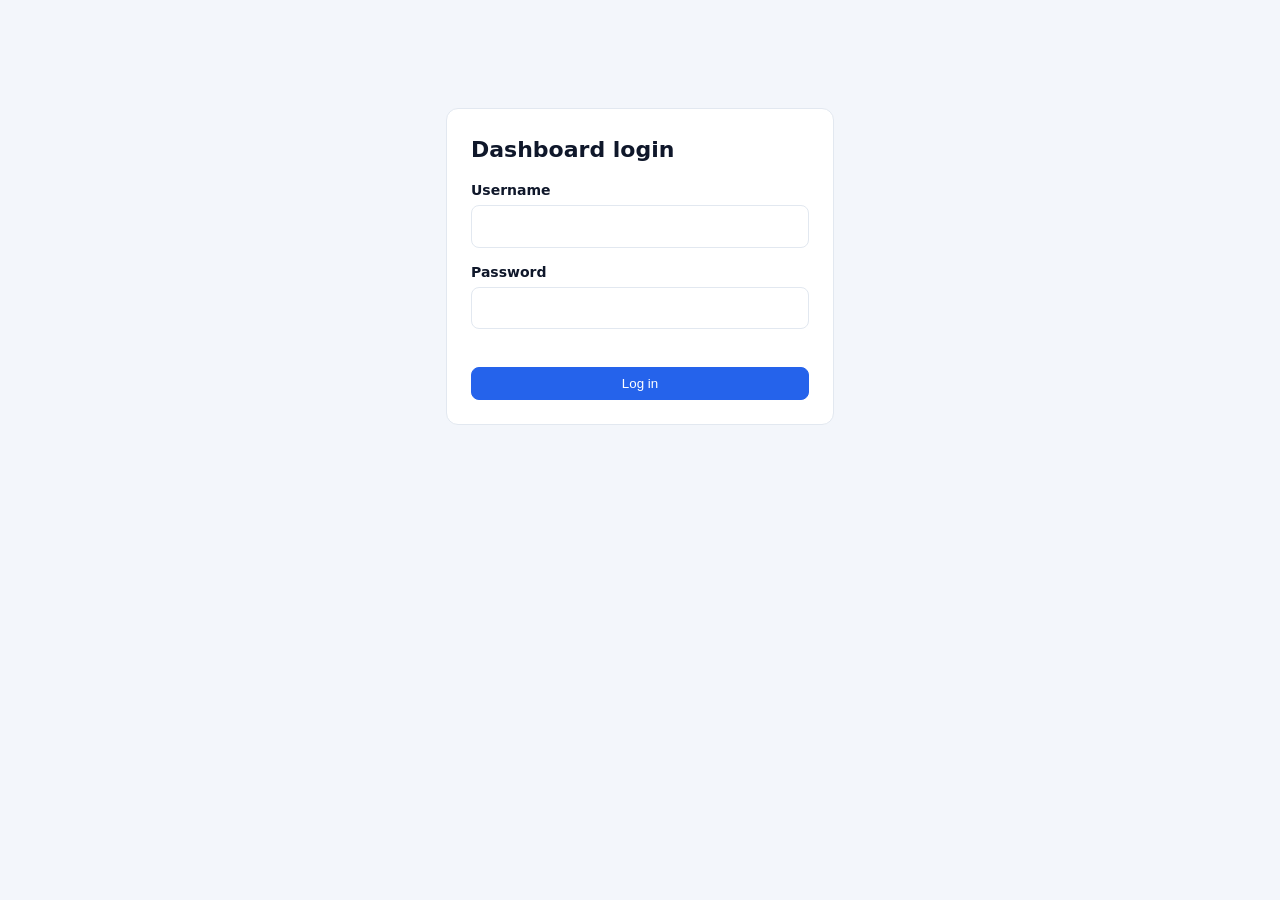
==== commit 6a0a0fc2: "Update dashboard.html" ====
--- a/dashboard.html
+++ b/dashboard.html
@@ -273,7 +273,7 @@
 
 // ---- Login (browser-side lock) ----
 // Keep your own CRED_HASH line here. If it is empty, the page shows a form that creates one.
-var CRED_HASH = "";
+var CRED_HASH = "b3f330c7262e060062dcf0e826293e5e775b6bf57643cd4678891839a54c7fc5";
 var SALT = "nayeem-origin-dashboard";
 async function hashLogin(u, p){
   var enc = new TextEncoder();
